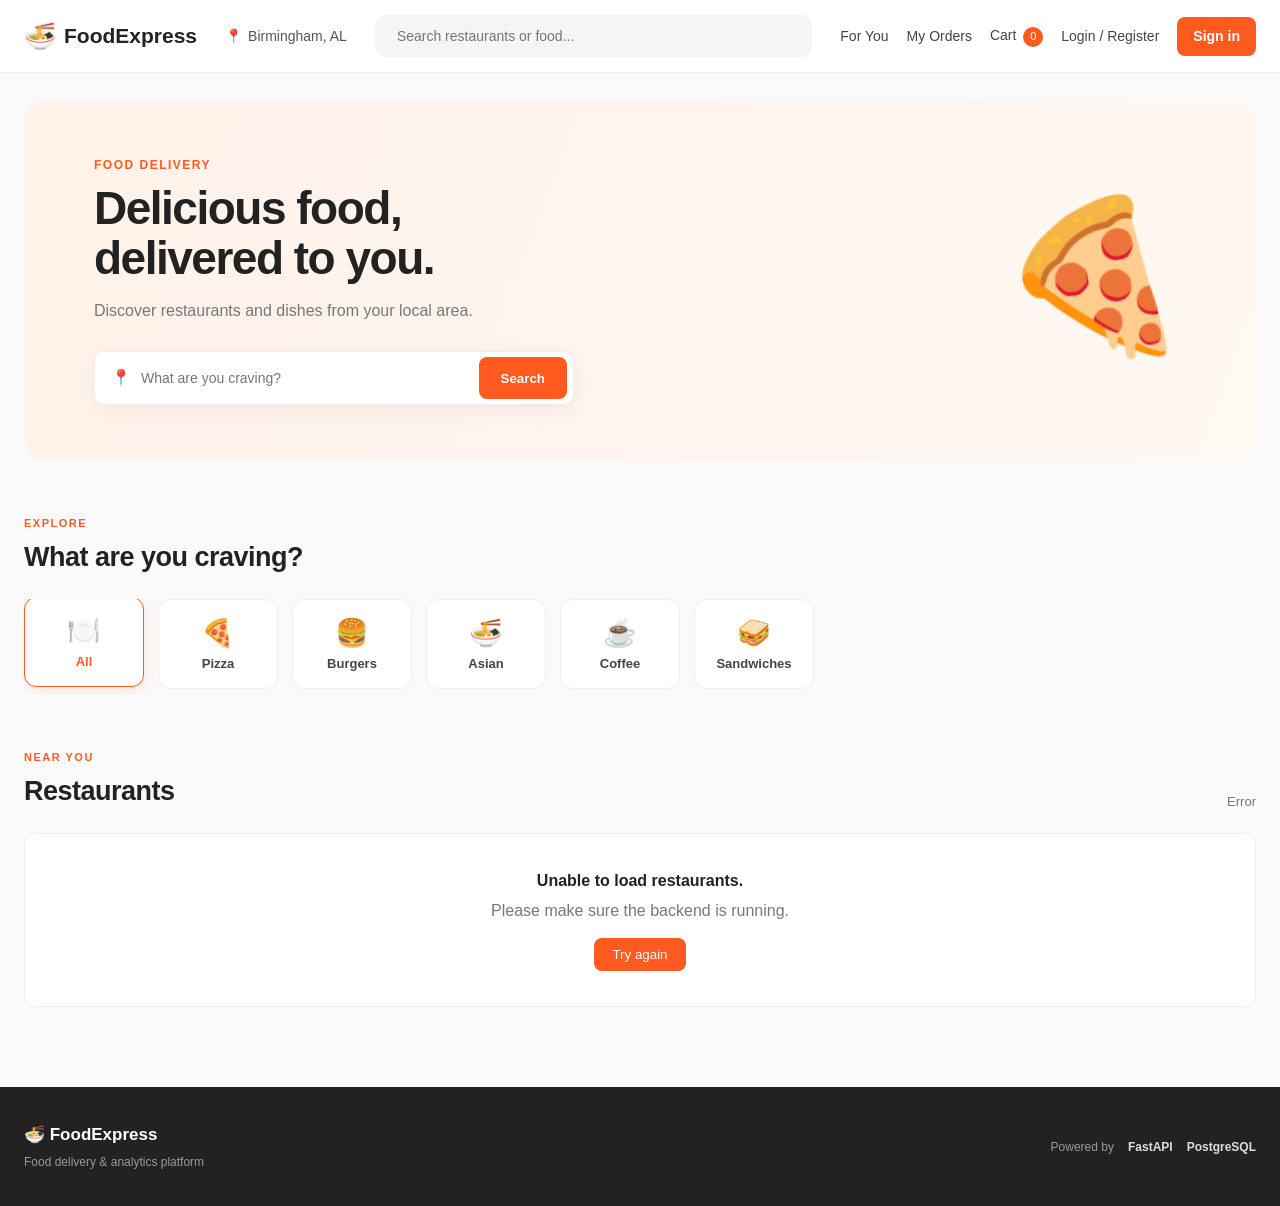
==== frontend/index.html @ 7c56f6af "add recomendations" ====
<!DOCTYPE html>
<html lang="en">
<head>
    <meta charset="UTF-8">
    <meta name="viewport" content="width=device-width, initial-scale=1.0">

    <title>FoodExpress</title>

    <link rel="stylesheet" href="css/style.css">
</head>

<body>

<header class="topbar">
    <div class="topbar-inner">

        <a href="/" class="logo">
            <span class="logo-icon">🍜</span>
            <span>FoodExpress</span>
        </a>

        <div class="location">
            <span>📍</span>
            <span>Birmingham, AL</span>
        </div>

        <div class="search-box">
            <span class="search-icon"></span>
            <input
                id="searchInput"
                type="text"
                placeholder="Search restaurants or food..."
            >
        </div>

        <nav class="nav">
            <a href="for-you.html" class="nav-link">For You</a>
            <a href="my-orders.html" class="nav-link">My Orders</a>
            <a href="#" class="nav-link">Cart <span id="cartCount">0</span></a>
            <span id="authArea" class="auth-area"></span>
            <a href="auth.html" class="login-button">Sign in</a>
        </nav>

    </div>
</header>


<main>

    <section class="hero">
        <div class="hero-content">
            <div>
                <p class="hero-label">FOOD DELIVERY</p>

                <h1>
                    Delicious food,<br>
                    delivered to you.
                </h1>

                <p class="hero-description">
                    Discover restaurants and dishes from your local area.
                </p>

                <div class="hero-search">
                    <span>📍</span>
                    <input
                        id="heroSearchInput"
                        type="text"
                        placeholder="What are you craving?"
                    >
                    <button id="heroSearchButton">Search</button>
                </div>
            </div>

            <div class="hero-decoration">
                🍕
            </div>
        </div>
    </section>


    <section class="categories-section">

        <div class="section-header">
            <div>
                <p class="section-eyebrow">EXPLORE</p>
                <h2>What are you craving?</h2>
            </div>
        </div>

        <div class="categories" id="categories">
            <button class="category active" data-category="all">
                <span>🍽️</span>
                <strong>All</strong>
            </button>

            <button class="category" data-category="pizza">
                <span>🍕</span>
                <strong>Pizza</strong>
            </button>

            <button class="category" data-category="burger">
                <span>🍔</span>
                <strong>Burgers</strong>
            </button>

            <button class="category" data-category="asian">
                <span>🍜</span>
                <strong>Asian</strong>
            </button>

            <button class="category" data-category="coffee">
                <span>☕</span>
                <strong>Coffee</strong>
            </button>

            <button class="category" data-category="sandwich">
                <span>🥪</span>
                <strong>Sandwiches</strong>
            </button>
        </div>

    </section>


    <section class="restaurants-section">

        <div class="section-header restaurants-header">

            <div>
                <p class="section-eyebrow">NEAR YOU</p>
                <h2>Restaurants</h2>
            </div>

            <div class="result-info" id="resultInfo">
                Loading...
            </div>

        </div>


        <div id="loading" class="loading">
            <div class="loading-spinner"></div>
            <p>Loading restaurants...</p>
        </div>


        <div
            id="error"
            class="error-message"
            style="display: none;"
        >
            <strong>Unable to load restaurants.</strong>
            <p>Please make sure the backend is running.</p>
            <button id="retryButton">Try again</button>
        </div>


        <div
            id="restaurants"
            class="restaurants-grid"
        ></div>

    </section>

</main>


<footer class="footer">

    <div class="footer-inner">

        <div>
            <div class="footer-logo">
                🍜 FoodExpress
            </div>

            <p>
                Food delivery & analytics platform
            </p>
        </div>

        <div class="footer-tech">
            <span>Powered by</span>
            <strong>FastAPI</strong>
            <strong>PostgreSQL</strong>
        </div>

    </div>

</footer>


<script src="js/app.js"></script>

</body>
</html>
---- frontend/css/style.css ----
* {
    box-sizing: border-box;
    margin: 0;
    padding: 0;
}

:root {
    --primary: #ff5a1f;
    --primary-dark: #e94b13;
    --text: #222222;
    --muted: #777777;
    --light: #f7f7f7;
    --border: #eeeeee;
    --white: #ffffff;
}

body {
    font-family:
        -apple-system,
        BlinkMacSystemFont,
        "Segoe UI",
        Roboto,
        Arial,
        sans-serif;

    background: #fafafa;
    color: var(--text);
    line-height: 1.5;
}
.topbar {
    position: sticky;
    top: 0;
    z-index: 100;

    background: rgba(255, 255, 255, 0.97);
    border-bottom: 1px solid var(--border);
}

.topbar-inner {
    max-width: 1280px;
    height: 72px;

    margin: 0 auto;
    padding: 0 24px;

    display: flex;
    align-items: center;
    gap: 28px;
}

.logo {
    display: flex;
    align-items: center;
    gap: 8px;

    color: var(--text);
    text-decoration: none;

    font-size: 21px;
    font-weight: 800;

    white-space: nowrap;
}

.logo-icon {
    font-size: 26px;
}

.location {
    display: flex;
    align-items: center;
    gap: 6px;

    color: #555;
    font-size: 14px;

    white-space: nowrap;
}

.search-box {
    flex: 1;

    max-width: 520px;

    height: 42px;

    display: flex;
    align-items: center;
    gap: 8px;

    padding: 0 14px;

    background: #f5f5f5;
    border-radius: 10px;
}

.search-icon {
    font-size: 15px;
}

.search-box input {
    width: 100%;

    border: none;
    outline: none;

    background: transparent;

    font-size: 14px;
}

.nav {
    margin-left: auto;

    display: flex;
    align-items: center;
    gap: 18px;
}

.nav-link {
    color: #444;
    text-decoration: none;

    font-size: 14px;
    font-weight: 500;
}

.nav-link:hover {
    color: var(--primary);
}

#cartCount {
    display: inline-flex;

    min-width: 20px;
    height: 20px;

    align-items: center;
    justify-content: center;

    margin-left: 3px;

    background: var(--primary);
    color: white;

    border-radius: 50%;

    font-size: 11px;
}

.login-button {
    padding: 9px 16px;

    color: white;
    background: var(--primary);

    border-radius: 8px;

    text-decoration: none;

    font-size: 14px;
    font-weight: 600;
}

.hero {
    max-width: 1280px;

    margin: 28px auto 0;
    padding: 0 24px;
}

.hero-content {
    min-height: 330px;

    padding: 55px 70px;

    display: flex;
    align-items: center;
    justify-content: space-between;

    overflow: hidden;

    border-radius: 20px;

    background:
        linear-gradient(
            110deg,
            #fff2e9,
            #fff8f3
        );
}

.hero-label {
    margin-bottom: 10px;

    color: var(--primary);

    font-size: 12px;
    font-weight: 800;
    letter-spacing: 1.5px;
}

.hero h1 {
    font-size: 46px;
    line-height: 1.08;

    letter-spacing: -1.5px;
}

.hero-description {
    margin-top: 16px;

    color: var(--muted);

    font-size: 16px;
}

.hero-search {
    width: 480px;
    height: 54px;

    margin-top: 28px;

    display: flex;
    align-items: center;
    gap: 10px;

    padding: 5px 6px 5px 16px;

    background: white;

    border: 1px solid #eeeeee;
    border-radius: 10px;

    box-shadow: 0 6px 20px rgba(0, 0, 0, 0.05);
}

.hero-search input {
    flex: 1;

    border: none;
    outline: none;

    font-size: 14px;
}

.hero-search button {
    height: 42px;

    padding: 0 22px;

    border: none;
    border-radius: 8px;

    color: white;
    background: var(--primary);

    font-weight: 600;

    cursor: pointer;
}

.hero-search button:hover {
    background: var(--primary-dark);
}

.hero-decoration {
    font-size: 150px;

    transform: rotate(-8deg);

    opacity: 0.95;
}

.categories-section,
.restaurants-section {
    max-width: 1280px;

    margin: 55px auto 0;
    padding: 0 24px;
}

.section-header {
    display: flex;
    align-items: flex-end;
    justify-content: space-between;

    margin-bottom: 22px;
}

.section-eyebrow {
    margin-bottom: 5px;

    color: var(--primary);

    font-size: 11px;
    font-weight: 800;

    letter-spacing: 1.5px;
}

.section-header h2 {
    font-size: 27px;
    letter-spacing: -0.5px;
}

.result-info {
    color: var(--muted);
    font-size: 13px;
}

.categories {
    display: flex;
    gap: 14px;

    overflow-x: auto;

    padding-bottom: 5px;
}

.category {
    min-width: 120px;

    padding: 17px 18px;

    display: flex;
    flex-direction: column;
    align-items: center;
    gap: 7px;

    background: white;

    border: 1px solid var(--border);
    border-radius: 12px;

    cursor: pointer;

    transition: 0.2s;
}

.category span {
    font-size: 27px;
}

.category strong {
    color: #444;

    font-size: 13px;
}

.category:hover,
.category.active {
    border-color: var(--primary);

    transform: translateY(-2px);

    box-shadow: 0 5px 18px rgba(255, 90, 31, 0.12);
}

.category.active strong {
    color: var(--primary);
}

.restaurants-grid {
    display: grid;

    grid-template-columns:
        repeat(4, minmax(0, 1fr));

    gap: 20px;
}

.restaurant-card {
    overflow: hidden;

    background: white;

    border: 1px solid var(--border);
    border-radius: 14px;

    cursor: pointer;

    transition:
        transform 0.2s,
        box-shadow 0.2s;
}

.restaurant-card:hover {
    transform: translateY(-4px);

    box-shadow:
        0 10px 30px rgba(0, 0, 0, 0.08);
}

.restaurant-image {
    height: 170px;

    display: flex;
    align-items: center;
    justify-content: center;

    background:
        linear-gradient(
            135deg,
            #ffe3d3,
            #fff3eb
        );

    font-size: 70px;
}

.restaurant-image img {
    width: 100%;
    height: 100%;
    object-fit: cover;
    display: block;
}

.restaurant-content {
    padding: 17px;
}

.restaurant-name {
    margin-bottom: 7px;

    font-size: 17px;
    font-weight: 700;

    line-height: 1.25;

    display: -webkit-box;
    -webkit-line-clamp: 2;
    -webkit-box-orient: vertical;

    overflow: hidden;
}

.restaurant-category {
    min-height: 21px;

    margin-bottom: 10px;

    color: var(--muted);

    font-size: 12px;

    white-space: nowrap;
    overflow: hidden;
    text-overflow: ellipsis;
}

.restaurant-meta {
    display: flex;
    align-items: center;
    gap: 8px;

    font-size: 12px;
}

.rating {
    color: #e58b00;
    font-weight: 700;
}

.rating-count {
    color: #999;
}

.price {
    color: #555;
    font-weight: 600;
}

.restaurant-address {
    margin-top: 10px;

    color: #888;

    font-size: 11px;

    white-space: nowrap;
    overflow: hidden;
    text-overflow: ellipsis;
}

.loading {
    min-height: 250px;

    display: flex;
    flex-direction: column;
    align-items: center;
    justify-content: center;

    color: var(--muted);
}

.loading-spinner {
    width: 32px;
    height: 32px;

    margin-bottom: 12px;

    border: 3px solid #eeeeee;
    border-top-color: var(--primary);

    border-radius: 50%;

    animation: spin 0.8s linear infinite;
}

@keyframes spin {
    to {
        transform: rotate(360deg);
    }
}

.error-message {
    padding: 35px;

    text-align: center;

    background: white;

    border: 1px solid #eeeeee;
    border-radius: 12px;
}

.error-message strong {
    display: block;
    margin-bottom: 6px;
}

.error-message p {
    margin-bottom: 15px;

    color: var(--muted);
}

.error-message button {
    padding: 9px 18px;

    border: none;
    border-radius: 8px;

    color: white;
    background: var(--primary);

    cursor: pointer;
}

.footer {
    margin-top: 80px;

    padding: 35px 0;

    background: #222;

    color: white;
}

.footer-inner {
    max-width: 1280px;

    margin: 0 auto;
    padding: 0 24px;

    display: flex;
    justify-content: space-between;
    align-items: center;
}

.footer-logo {
    font-size: 17px;
    font-weight: 700;
}

.footer p {
    margin-top: 5px;

    color: #999;

    font-size: 12px;
}

.footer-tech {
    display: flex;
    align-items: center;
    gap: 14px;

    color: #999;

    font-size: 12px;
}

.footer-tech strong {
    color: #ddd;
}

@media (max-width: 1050px) {

    .location {
        display: none;
    }

    .restaurants-grid {
        grid-template-columns:
            repeat(3, minmax(0, 1fr));
    }

    .hero-content {
        padding: 45px;
    }

    .hero-decoration {
        font-size: 110px;
    }
}


@media (max-width: 760px) {

    .topbar-inner {
        height: auto;

        padding-top: 14px;
        padding-bottom: 14px;

        flex-wrap: wrap;
    }

    .search-box {
        order: 3;

        flex-basis: 100%;
        max-width: none;
    }

    .nav-link {
        display: none;
    }

    .hero-content {
        min-height: 300px;

        padding: 35px 25px;
    }

    .hero h1 {
        font-size: 35px;
    }

    .hero-search {
        width: 100%;
    }

    .hero-decoration {
        display: none;
    }

    .restaurants-grid {
        grid-template-columns:
            repeat(2, minmax(0, 1fr));
    }
}


@media (max-width: 500px) {

    .restaurants-grid {
        grid-template-columns: 1fr;
    }

    .categories-section,
    .restaurants-section,
    .hero {
        padding-left: 16px;
        padding-right: 16px;
    }

    .hero-content {
        border-radius: 14px;
    }

    .section-header h2 {
        font-size: 23px;
    }
}

.auth-area {
    display: flex;
    align-items: center;
    gap: 12px;
}

.welcome-user {
    font-size: 14px;
    color: #444;
    font-weight: 600;
}

.logout-button {
    border: 1px solid #ddd;
    background: white;
    color: #444;
    padding: 7px 12px;
    border-radius: 6px;
    cursor: pointer;
    font-size: 14px;
}

.logout-button:hover {
    border-color: #ff5a1f;
    color: #ff5a1f;
}

@media (max-width: 700px) {
    .welcome-user {
        display: none;
    }
}
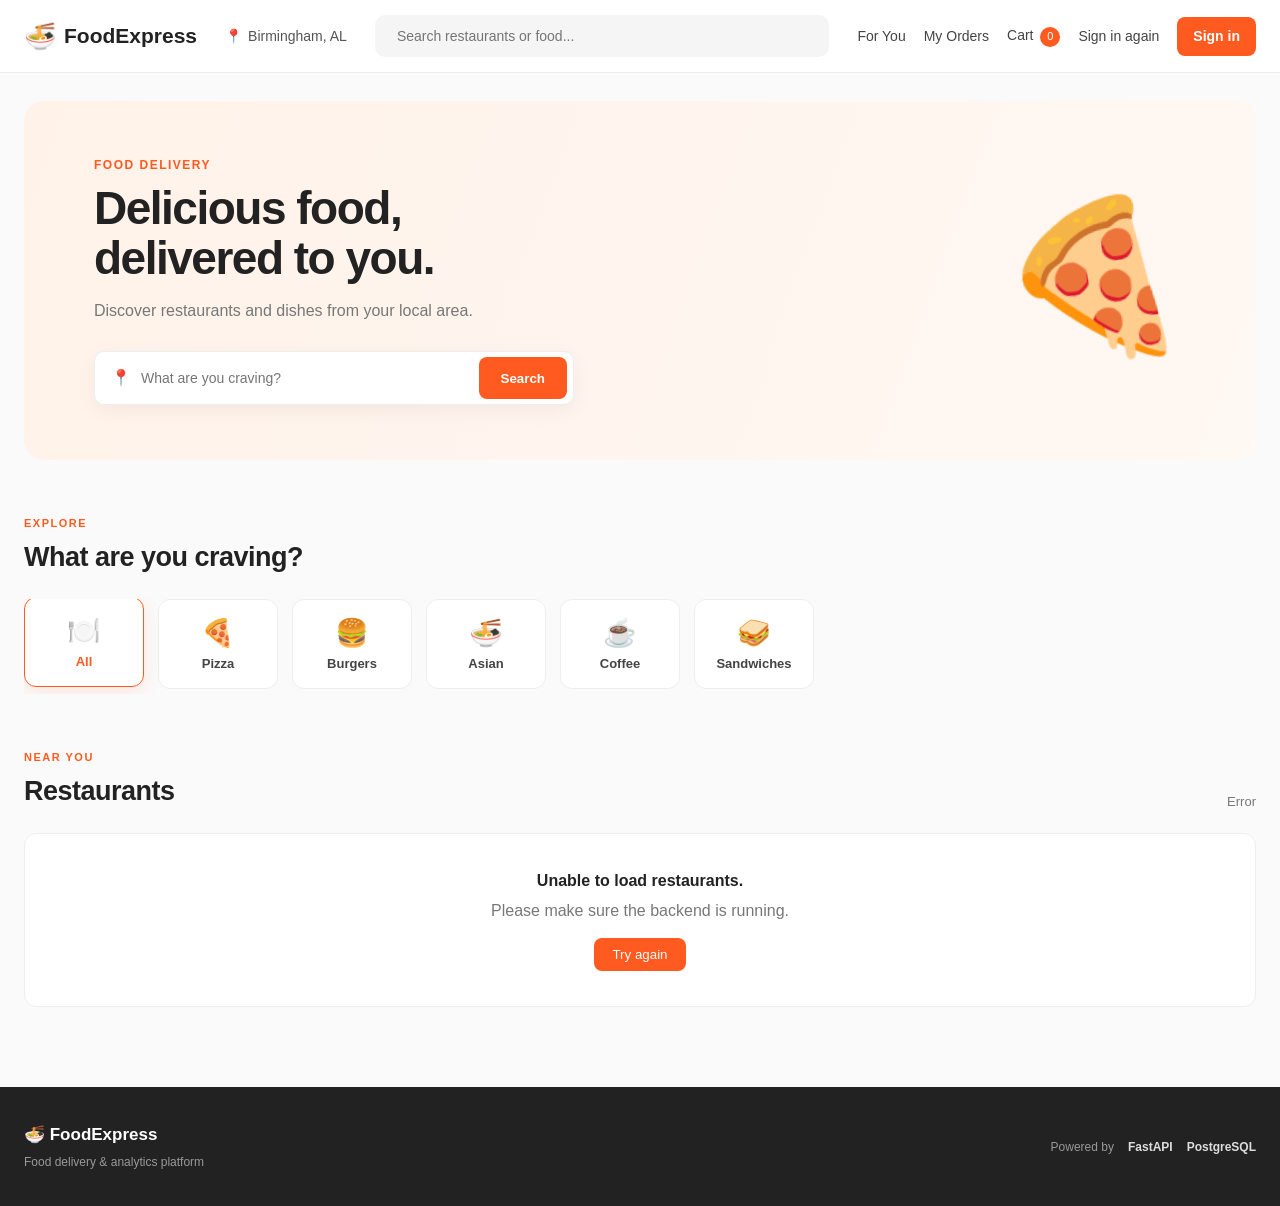
==== commit dcb6cc2f: "Add restaurant pagination" ====
--- a/frontend/index.html
+++ b/frontend/index.html
@@ -161,6 +161,12 @@
             class="restaurants-grid"
         ></div>
 
+        <nav
+            id="pagination"
+            class="pagination"
+            aria-label="Restaurant pages"
+        ></nav>
+
     </section>
 
 </main>
--- a/frontend/css/style.css
+++ b/frontend/css/style.css
@@ -719,3 +719,57 @@
     }
 }
 
+
+
+/* Restaurant pagination */
+.pagination {
+    display: none;
+    flex-wrap: wrap;
+    justify-content: center;
+    align-items: center;
+    gap: 8px;
+    margin: 32px 0 12px;
+}
+
+.page-button {
+    min-width: 40px;
+    min-height: 40px;
+    padding: 8px 12px;
+    border: 1px solid var(--border);
+    border-radius: 8px;
+    background: white;
+    color: #333;
+    font-size: 14px;
+    cursor: pointer;
+    transition: background 0.2s, color 0.2s, border-color 0.2s;
+}
+
+.page-button:hover:not(:disabled) {
+    border-color: var(--primary);
+    color: var(--primary);
+}
+
+.page-button.active {
+    background: var(--primary);
+    border-color: var(--primary);
+    color: white;
+    font-weight: 700;
+}
+
+.page-button:disabled {
+    opacity: 0.45;
+    cursor: not-allowed;
+}
+
+@media (max-width: 500px) {
+    .pagination {
+        gap: 5px;
+    }
+
+    .page-button {
+        min-width: 34px;
+        min-height: 36px;
+        padding: 7px 9px;
+        font-size: 12px;
+    }
+}
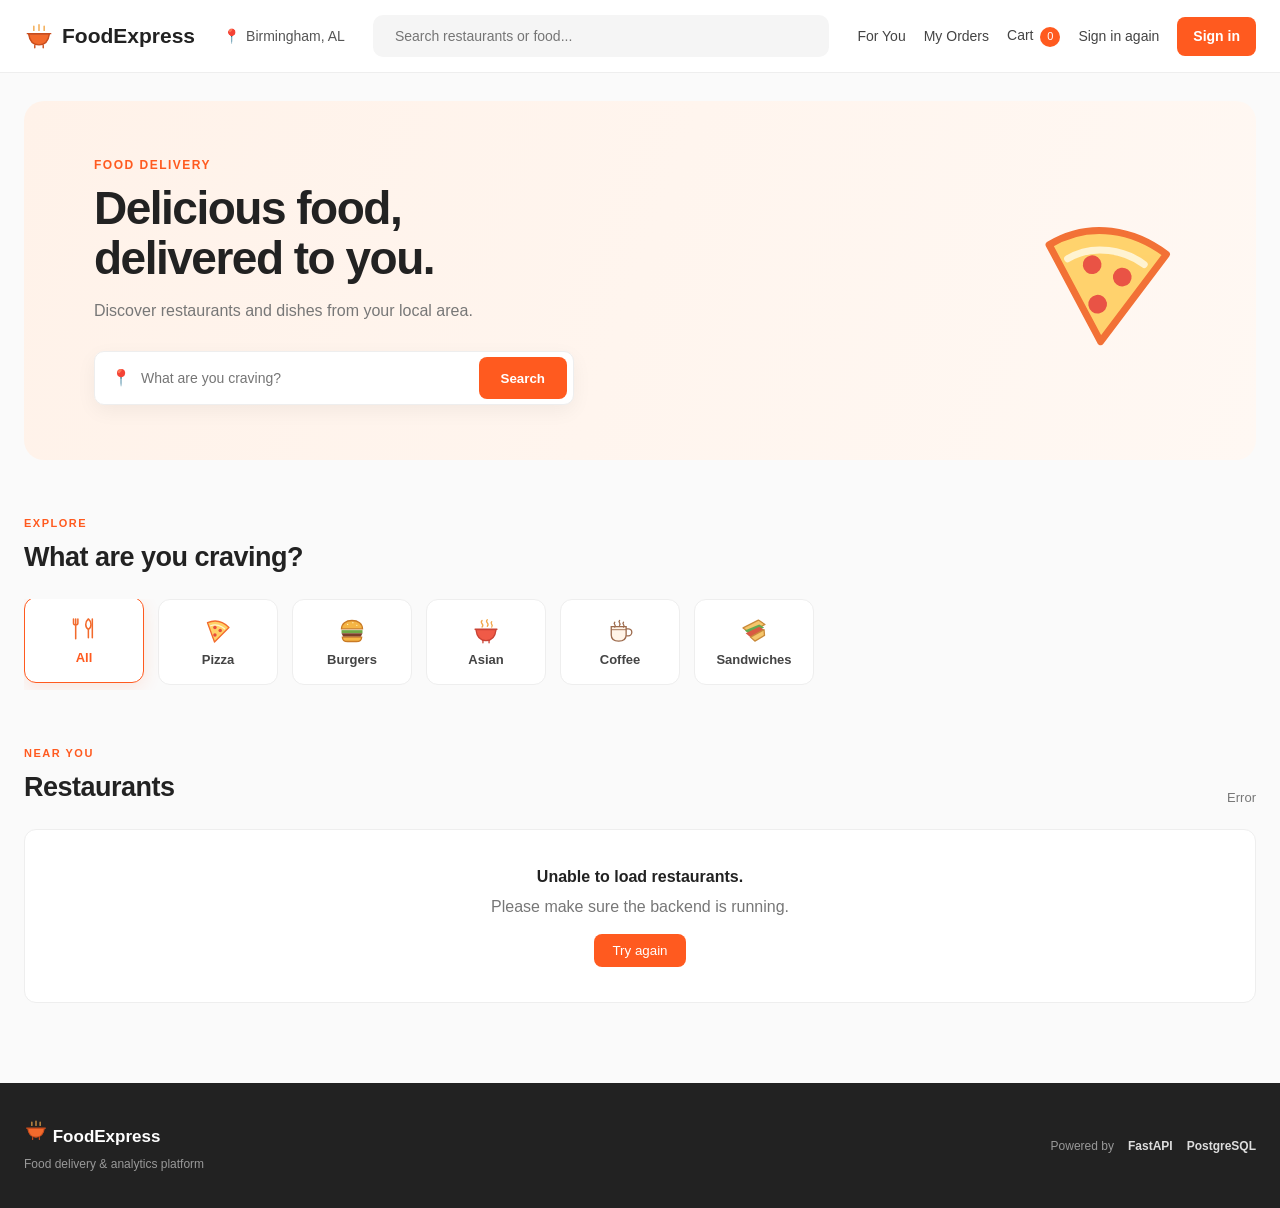
==== commit 40a32850: "Replace food emoji with SVG icons" ====
--- a/frontend/index.html
+++ b/frontend/index.html
@@ -15,7 +15,7 @@
     <div class="topbar-inner">
 
         <a href="/" class="logo">
-            <span class="logo-icon">🍜</span>
+            <img class="logo-icon" src="images/icons/logo.svg" alt="" width="30" height="30">
             <span>FoodExpress</span>
         </a>
 
@@ -73,7 +73,7 @@
             </div>
 
             <div class="hero-decoration">
-                🍕
+                <img src="images/icons/pizza.svg" alt="" width="150" height="150">
             </div>
         </div>
     </section>
@@ -90,32 +90,32 @@
 
         <div class="categories" id="categories">
             <button class="category active" data-category="all">
-                <span>🍽️</span>
+                <img src="images/icons/all.svg" alt="" width="28" height="28">
                 <strong>All</strong>
             </button>
 
             <button class="category" data-category="pizza">
-                <span>🍕</span>
+                <img src="images/icons/pizza.svg" alt="" width="28" height="28">
                 <strong>Pizza</strong>
             </button>
 
             <button class="category" data-category="burger">
-                <span>🍔</span>
+                <img src="images/icons/burger.svg" alt="" width="28" height="28">
                 <strong>Burgers</strong>
             </button>
 
             <button class="category" data-category="asian">
-                <span>🍜</span>
+                <img src="images/icons/asian.svg" alt="" width="28" height="28">
                 <strong>Asian</strong>
             </button>
 
             <button class="category" data-category="coffee">
-                <span>☕</span>
+                <img src="images/icons/coffee.svg" alt="" width="28" height="28">
                 <strong>Coffee</strong>
             </button>
 
             <button class="category" data-category="sandwich">
-                <span>🥪</span>
+                <img src="images/icons/sandwich.svg" alt="" width="28" height="28">
                 <strong>Sandwiches</strong>
             </button>
         </div>
@@ -178,7 +178,7 @@
 
         <div>
             <div class="footer-logo">
-                🍜 FoodExpress
+                <img src="images/icons/logo.svg" alt="" width="24" height="24"> FoodExpress
             </div>
 
             <p>
--- a/frontend/css/style.css
+++ b/frontend/css/style.css
@@ -773,3 +773,37 @@
         font-size: 12px;
     }
 }
+
+
+/* SVG icon styling */
+.logo-icon {
+    display: block;
+    object-fit: contain;
+    flex: 0 0 auto;
+}
+
+.category > img {
+    display: block;
+    object-fit: contain;
+}
+
+.hero-decoration img {
+    display: block;
+    width: 150px;
+    height: 150px;
+    object-fit: contain;
+}
+
+.restaurant-image-fallback {
+    align-items: center;
+    justify-content: center;
+    width: 100%;
+    height: 100%;
+}
+
+.restaurant-placeholder-icon {
+    display: block;
+    width: 64px;
+    height: 64px;
+    object-fit: contain;
+}
